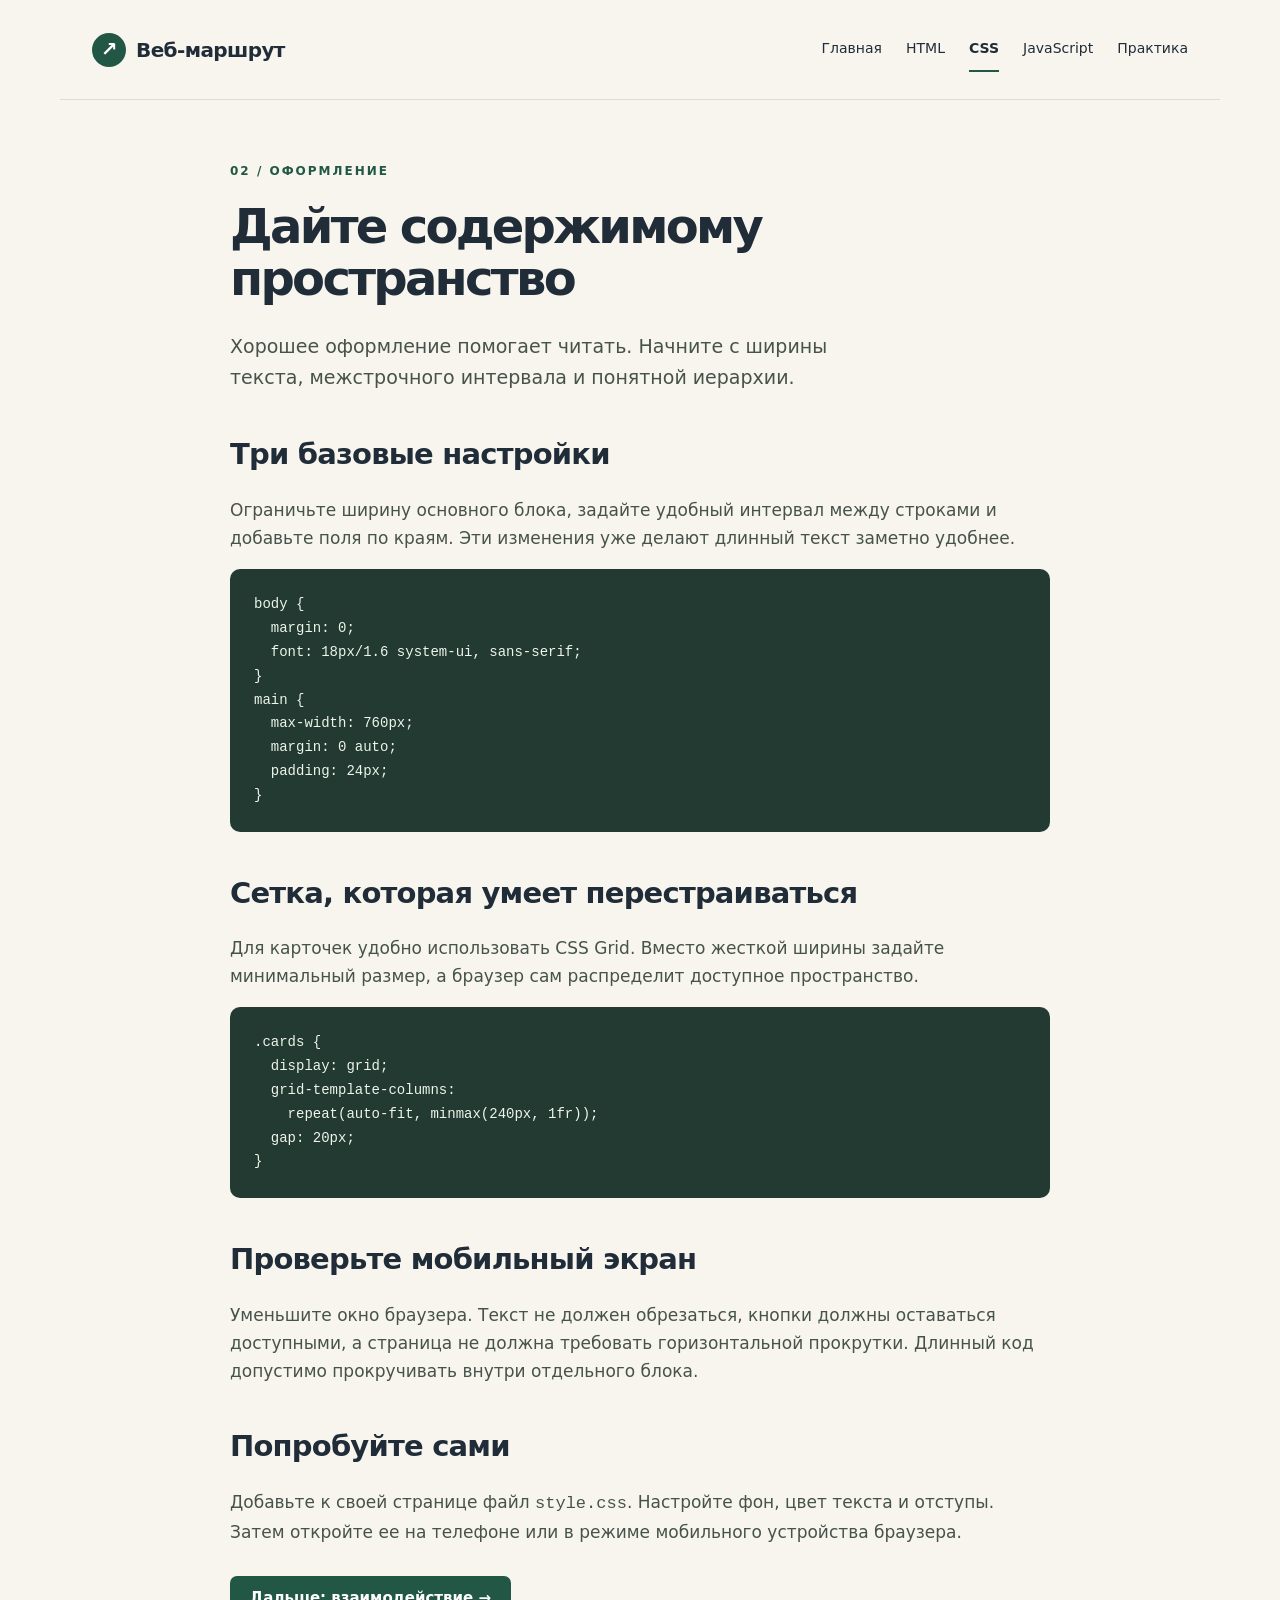
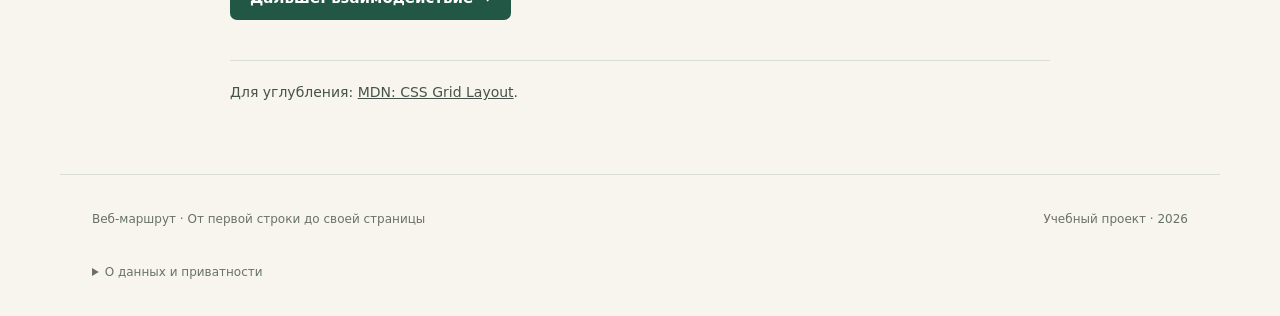
==== css.html @ abe5537c "Create five-page web learning site" ====
<!doctype html><html lang="ru"><head><meta charset="utf-8"><meta name="viewport" content="width=device-width,initial-scale=1"><meta name="description" content="Практический маршрут по HTML, CSS и JavaScript для самостоятельного обучения"><title>CSS и оформление · Веб-маршрут</title><link rel="stylesheet" href="style.css"></head><body><header><a class="brand" href="index.html"><i>↗</i>Веб-маршрут</a><nav aria-label="Основная навигация"><a href="index.html" >Главная</a><a href="html.html" >HTML</a><a href="css.html" aria-current="page">CSS</a><a href="javascript.html" >JavaScript</a><a href="toolkit.html" >Практика</a></nav></header><main><article class="article"><span class="eyebrow">02 / Оформление</span><h1>Дайте содержимому<br>пространство</h1><p class="lead">Хорошее оформление помогает читать. Начните с ширины текста, межстрочного интервала и понятной иерархии.</p><h2>Три базовые настройки</h2><p>Ограничьте ширину основного блока, задайте удобный интервал между строками и добавьте поля по краям. Эти изменения уже делают длинный текст заметно удобнее.</p><pre>body {
  margin: 0;
  font: 18px/1.6 system-ui, sans-serif;
}
main {
  max-width: 760px;
  margin: 0 auto;
  padding: 24px;
}</pre><h2>Сетка, которая умеет перестраиваться</h2><p>Для карточек удобно использовать CSS Grid. Вместо жесткой ширины задайте минимальный размер, а браузер сам распределит доступное пространство.</p><pre>.cards {
  display: grid;
  grid-template-columns:
    repeat(auto-fit, minmax(240px, 1fr));
  gap: 20px;
}</pre><h2>Проверьте мобильный экран</h2><p>Уменьшите окно браузера. Текст не должен обрезаться, кнопки должны оставаться доступными, а страница не должна требовать горизонтальной прокрутки. Длинный код допустимо прокручивать внутри отдельного блока.</p><h2>Попробуйте сами</h2><p>Добавьте к своей странице файл <code>style.css</code>. Настройте фон, цвет текста и отступы. Затем откройте ее на телефоне или в режиме мобильного устройства браузера.</p><div class="actions"><a class="button" href="javascript.html">Дальше: взаимодействие →</a></div><p class="sources">Для углубления: <a href="https://developer.mozilla.org/ru/docs/Web/CSS/CSS_grid_layout">MDN: CSS Grid Layout</a>.</p></article></main><footer><div class="foot"><span>Веб-маршрут · От первой строки до своей страницы</span><span>Учебный проект · 2026</span></div><div id="counters"></div><details><summary>О данных и приватности</summary><p>Тест и чек-лист работают в браузере. Сайт не запрашивает имя, почту или телефон. При подключении внешней аналитики сведения о посещении обрабатываются соответствующим сервисом. Текущее состояние подключения: <span id="analytics-status">внешние счетчики не подключены</span>.</p></details></footer><script src="analytics-config.js"></script><script src="analytics.js"></script><script src="app.js"></script></body></html>
---- style.css ----
:root{--ink:#202d38;--paper:#f7f5ee;--green:#225745;--muted:#687269;--line:#d9ded1;--accent:#e2f08b}*{box-sizing:border-box}body{margin:0;background:var(--paper);color:var(--ink);font:17px/1.65 system-ui,sans-serif}a{color:inherit}header,main,footer{max-width:1160px;margin:auto;padding:0 32px}header{display:flex;align-items:center;justify-content:space-between;gap:24px;min-height:100px;border-bottom:1px solid var(--line)}.brand{text-decoration:none;font-weight:800;font-size:20px;letter-spacing:-.6px}.brand i{display:inline-grid;place-items:center;background:var(--green);color:white;border-radius:50%;width:34px;height:34px;font-style:normal;margin-right:10px}nav{display:flex;gap:24px;font-size:14px}nav a{text-decoration:none;padding:10px 0}nav a[aria-current]{border-bottom:2px solid var(--green);font-weight:700}.eyebrow{text-transform:uppercase;letter-spacing:2px;font-size:12px;color:var(--green);font-weight:700}.hero{display:grid;grid-template-columns:1.2fr 1fr;gap:50px;padding:70px 0 60px;align-items:center}h1{font-size:clamp(38px,5.2vw,66px);letter-spacing:-2.7px;line-height:1.08;font-weight:650;margin:18px 0 26px}h2{font-size:29px;line-height:1.2;letter-spacing:-.8px}h3{font-size:21px;line-height:1.3}.lead{font-size:19px;color:#59645e;max-width:620px}.button,button{display:inline-block;border:0;border-radius:7px;background:var(--green);color:white;text-decoration:none;padding:13px 20px;font:600 15px system-ui;cursor:pointer}.button.secondary{background:transparent;color:var(--green);border:1px solid var(--line)}.actions{display:flex;gap:12px;flex-wrap:wrap;margin-top:30px}.map{background:#e5eadc;padding:30px;border-radius:20px;position:relative}.map-head{font-size:12px;letter-spacing:1.5px;color:var(--green);margin-bottom:20px}.step{padding:19px 20px;margin:10px 0;border:1px solid #cbd2bf;background:#fbfcf6;border-radius:9px;display:flex;gap:18px;align-items:center}.step span{font:12px monospace;color:var(--green)}.step strong{font-size:18px}.step small{display:block;color:var(--muted);font-size:12px}.step:last-child{background:var(--green);color:white;border:0}.step:last-child span,.step:last-child small{color:#dce8cb}.section{padding:42px 0;border-top:1px solid var(--line)}.section-head{display:flex;justify-content:space-between;align-items:end;gap:20px;margin-bottom:28px}.section-head p{color:var(--muted);font-size:14px}.cards{display:grid;grid-template-columns:repeat(3,1fr);gap:22px}.card{background:#fffef8;border:1px solid var(--line);border-radius:12px;padding:25px}.card .num{font:13px monospace;color:var(--green)}.card p{font-size:15px;color:#626d63}.card a{font-size:14px;font-weight:650;text-underline-offset:5px}.note{padding:30px 0;max-width:800px}.article{max-width:820px;margin:55px auto 70px}.article h1{font-size:48px}.article h2{margin-top:44px}.article p,.article li{color:#46534b}.article li{margin:9px 0}pre{background:#223a32;color:#eef4e9;padding:24px;border-radius:10px;overflow:auto;font:14px/1.7 ui-monospace,monospace}.checklist{list-style:none;padding:0}.checklist li{padding:12px 0;border-bottom:1px solid var(--line)}input{accent-color:var(--green)}label{cursor:pointer}.quiz{padding:25px;background:#e5eadc;border-radius:12px}.quiz label{display:block;margin:10px 0}.quiz p{color:var(--ink)}#quiz-result{font-weight:600}.sources{font-size:14px;border-top:1px solid var(--line);margin-top:40px;padding-top:20px}footer{font-size:12px;color:var(--muted);padding-top:35px;padding-bottom:35px;border-top:1px solid var(--line)}footer .foot{display:flex;justify-content:space-between;gap:20px}footer details{margin-top:18px}#counters{display:flex;gap:12px;margin-top:15px}.pill{display:inline-block;background:var(--accent);color:#33462a;padding:5px 10px;border-radius:20px;font-size:12px}a:focus-visible,button:focus-visible{outline:3px solid #83a74c;outline-offset:5px}@media(max-width:740px){header{display:block;padding-top:20px;padding-bottom:15px}nav{gap:18px;overflow:auto;margin-top:10px}.hero{grid-template-columns:1fr;padding:35px 0;gap:25px}.cards{grid-template-columns:1fr}header,main,footer{padding-left:20px;padding-right:20px}h1{letter-spacing:-1.6px}.article h1{font-size:37px}.section-head{display:block}.foot{flex-direction:column}}
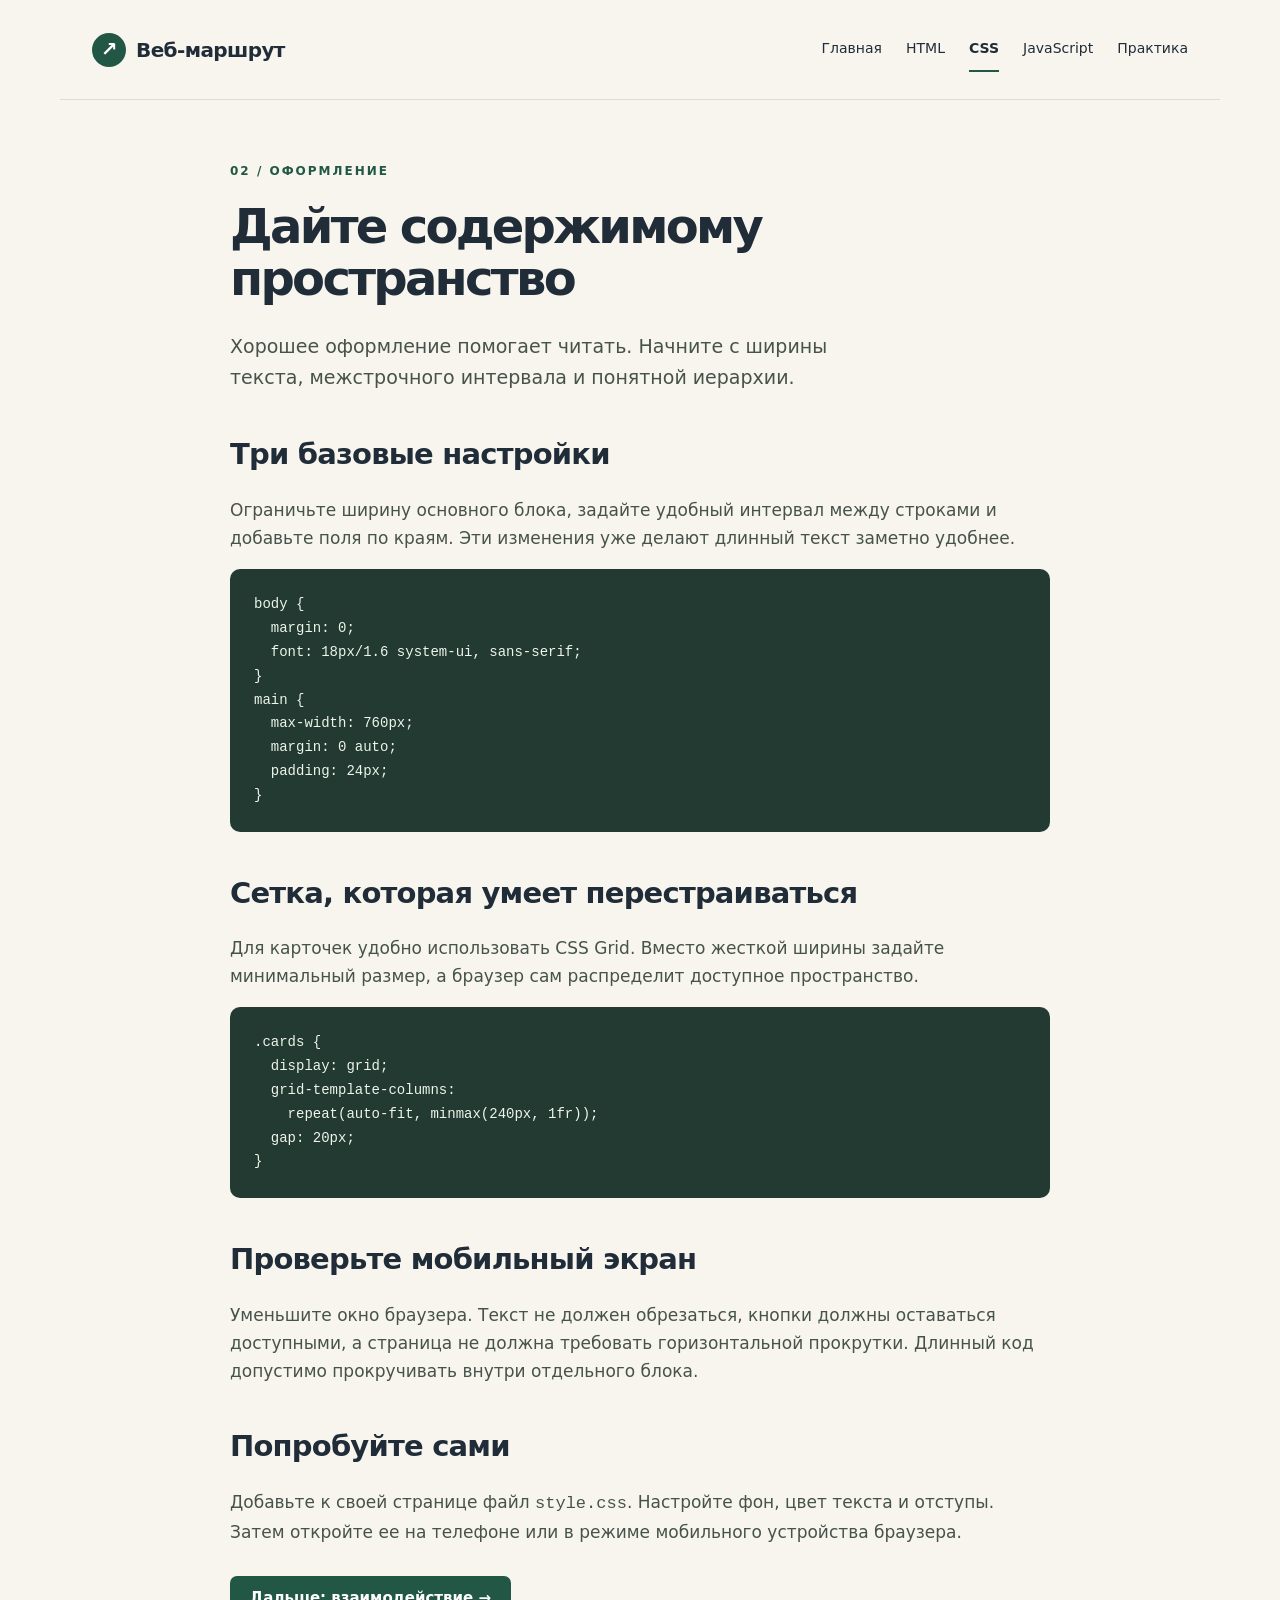
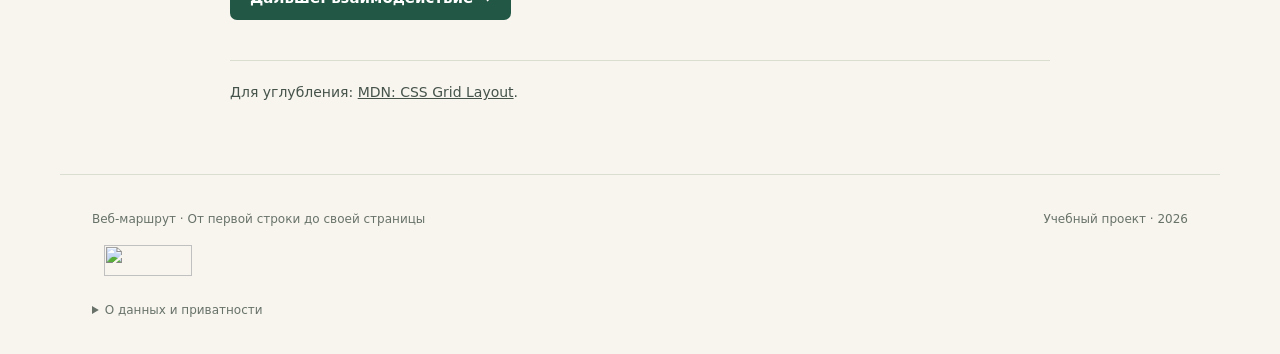
==== commit f9b35bde: "Install registered LiveInternet counter on all five pages" ====
--- a/css.html
+++ b/css.html
@@ -1,4 +1,4 @@
-<!doctype html><html lang="ru"><head><meta charset="utf-8"><meta name="viewport" content="width=device-width,initial-scale=1"><meta name="description" content="Практический маршрут по HTML, CSS и JavaScript для самостоятельного обучения"><title>CSS и оформление · Веб-маршрут</title><link rel="stylesheet" href="style.css"></head><body><header><a class="brand" href="index.html"><i>↗</i>Веб-маршрут</a><nav aria-label="Основная навигация"><a href="index.html" >Главная</a><a href="html.html" >HTML</a><a href="css.html" aria-current="page">CSS</a><a href="javascript.html" >JavaScript</a><a href="toolkit.html" >Практика</a></nav></header><main><article class="article"><span class="eyebrow">02 / Оформление</span><h1>Дайте содержимому<br>пространство</h1><p class="lead">Хорошее оформление помогает читать. Начните с ширины текста, межстрочного интервала и понятной иерархии.</p><h2>Три базовые настройки</h2><p>Ограничьте ширину основного блока, задайте удобный интервал между строками и добавьте поля по краям. Эти изменения уже делают длинный текст заметно удобнее.</p><pre>body {
+<!doctype html><html lang="ru"><head><meta charset="utf-8"><meta name="viewport" content="width=device-width,initial-scale=1"><meta name="description" content="Практический маршрут по HTML, CSS и JavaScript для самостоятельного обучения"><title>CSS и оформление · Веб-маршрут</title><link rel="stylesheet" href="style.css"></head><body><header><a class="brand" href="index.html"><i>↗</i>Веб-маршрут</a><nav data-learning-block="navigation" aria-label="Основная навигация"><a href="index.html" >Главная</a><a href="html.html" >HTML</a><a href="css.html" aria-current="page">CSS</a><a href="javascript.html" >JavaScript</a><a href="toolkit.html" >Практика</a></nav></header><main data-learning-block="content"><article class="article"><span class="eyebrow">02 / Оформление</span><h1>Дайте содержимому<br>пространство</h1><p class="lead">Хорошее оформление помогает читать. Начните с ширины текста, межстрочного интервала и понятной иерархии.</p><h2>Три базовые настройки</h2><p>Ограничьте ширину основного блока, задайте удобный интервал между строками и добавьте поля по краям. Эти изменения уже делают длинный текст заметно удобнее.</p><pre>body {
   margin: 0;
   font: 18px/1.6 system-ui, sans-serif;
 }
@@ -11,4 +11,14 @@
   grid-template-columns:
     repeat(auto-fit, minmax(240px, 1fr));
   gap: 20px;
-}</pre><h2>Проверьте мобильный экран</h2><p>Уменьшите окно браузера. Текст не должен обрезаться, кнопки должны оставаться доступными, а страница не должна требовать горизонтальной прокрутки. Длинный код допустимо прокручивать внутри отдельного блока.</p><h2>Попробуйте сами</h2><p>Добавьте к своей странице файл <code>style.css</code>. Настройте фон, цвет текста и отступы. Затем откройте ее на телефоне или в режиме мобильного устройства браузера.</p><div class="actions"><a class="button" href="javascript.html">Дальше: взаимодействие →</a></div><p class="sources">Для углубления: <a href="https://developer.mozilla.org/ru/docs/Web/CSS/CSS_grid_layout">MDN: CSS Grid Layout</a>.</p></article></main><footer><div class="foot"><span>Веб-маршрут · От первой строки до своей страницы</span><span>Учебный проект · 2026</span></div><div id="counters"></div><details><summary>О данных и приватности</summary><p>Тест и чек-лист работают в браузере. Сайт не запрашивает имя, почту или телефон. При подключении внешней аналитики сведения о посещении обрабатываются соответствующим сервисом. Текущее состояние подключения: <span id="analytics-status">внешние счетчики не подключены</span>.</p></details></footer><script src="analytics-config.js"></script><script src="analytics.js"></script><script src="app.js"></script></body></html>+}</pre><h2>Проверьте мобильный экран</h2><p>Уменьшите окно браузера. Текст не должен обрезаться, кнопки должны оставаться доступными, а страница не должна требовать горизонтальной прокрутки. Длинный код допустимо прокручивать внутри отдельного блока.</p><h2>Попробуйте сами</h2><p>Добавьте к своей странице файл <code>style.css</code>. Настройте фон, цвет текста и отступы. Затем откройте ее на телефоне или в режиме мобильного устройства браузера.</p><div class="actions" data-learning-block="actions"><a class="button" href="javascript.html">Дальше: взаимодействие →</a></div><p class="sources">Для углубления: <a href="https://developer.mozilla.org/ru/docs/Web/CSS/CSS_grid_layout">MDN: CSS Grid Layout</a>.</p></article></main><footer><div class="foot"><span>Веб-маршрут · От первой строки до своей страницы</span><span>Учебный проект · 2026</span></div><div id="counters"><span id="top100_widget"></span><!--LiveInternet counter--><a href="https://www.liveinternet.ru/click"
+target="_blank"><img id="licnt418C" width="88" height="31" style="border:0" 
+title="LiveInternet: показано число просмотров и посетителей за 24 часа"
+src="[data-uri]"
+alt=""/></a><script>(function(d,s){d.getElementById("licnt418C").src=
+"https://counter.yadro.ru/hit?t52.6;r"+escape(d.referrer)+
+((typeof(s)=="undefined")?"":";s"+s.width+"*"+s.height+"*"+
+(s.colorDepth?s.colorDepth:s.pixelDepth))+";u"+escape(d.URL)+
+";h"+escape(d.title.substring(0,150))+";"+Math.random()})
+(document,screen)</script><!--/LiveInternet-->
+</div><details><summary>О данных и приватности</summary><p>Тест и чек-лист работают в браузере. Сайт не запрашивает имя, почту или телефон. При подключении внешней аналитики сведения о посещении обрабатываются соответствующим сервисом. Текущее состояние подключения: <span id="analytics-status">подключены бесплатные счетчики LiveInternet и SberAds (Топ-100)</span>.</p></details></footer><script src="analytics-config.js"></script><script src="analytics.js"></script><script src="app.js"></script></body></html>
